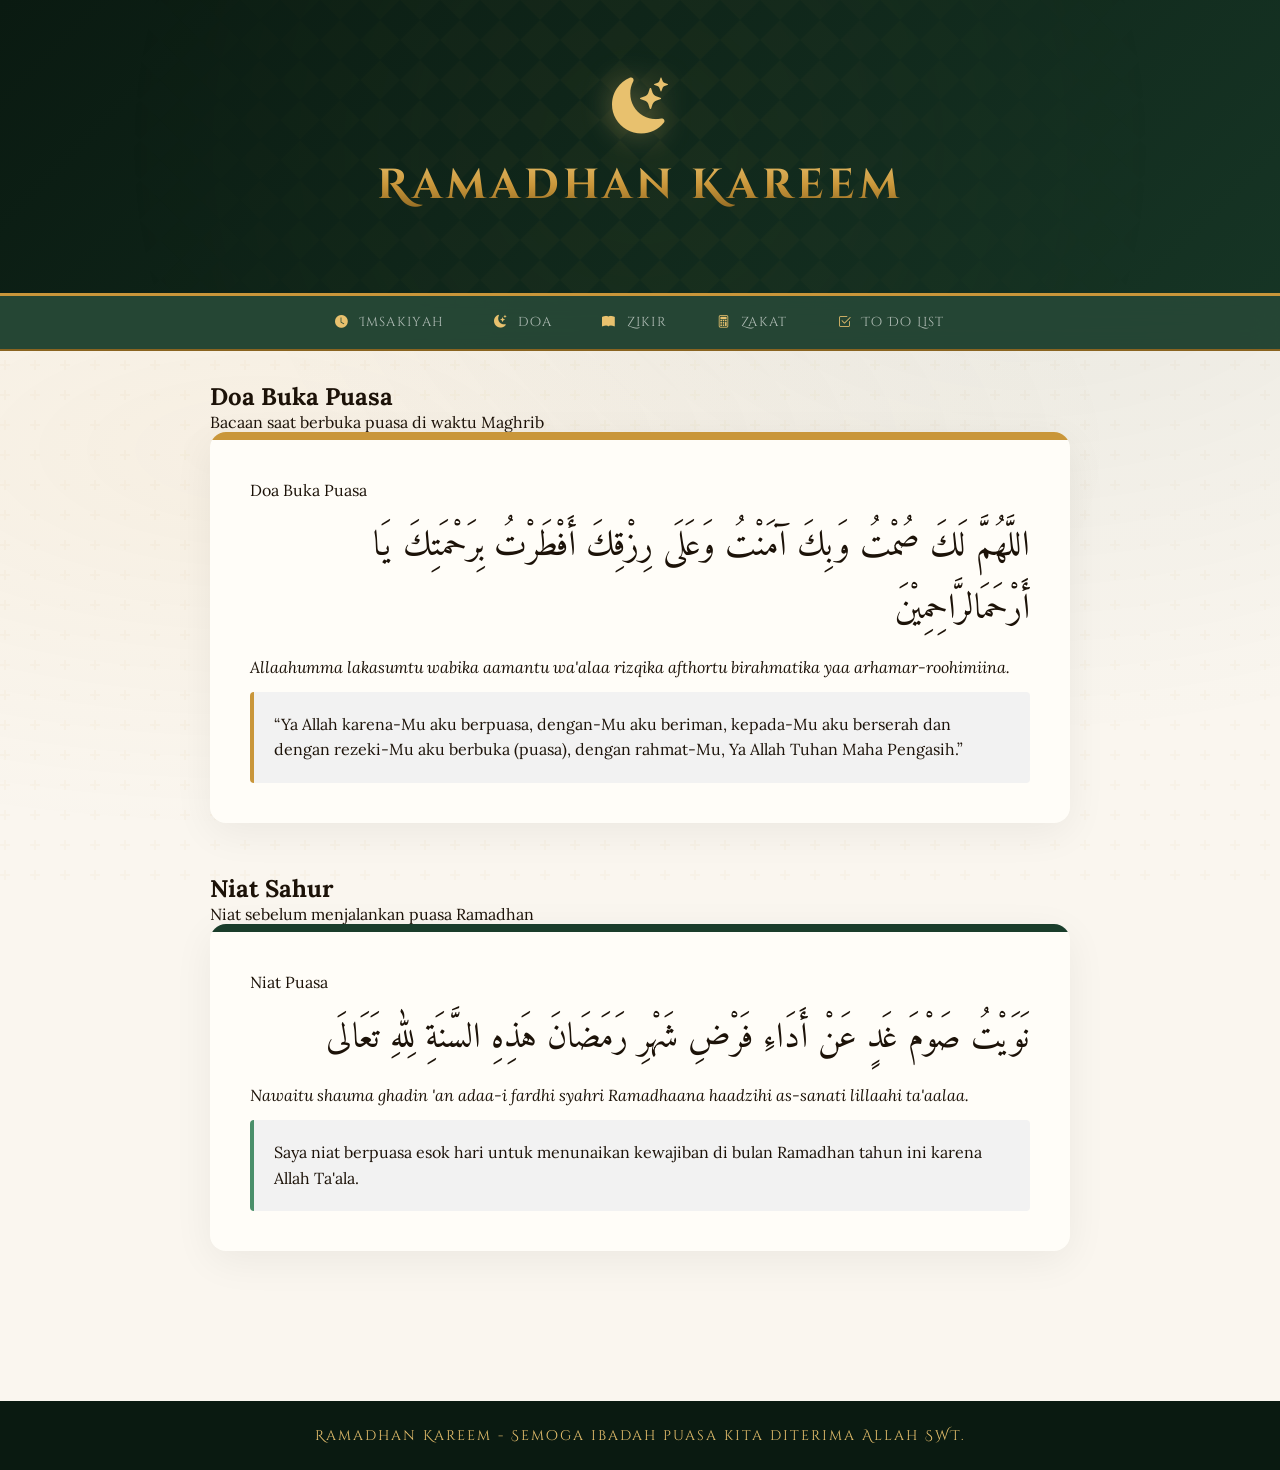
==== doa.html @ 875267df "added imsakiyah feature" ====
<!DOCTYPE html>
<html lang="id">
<head>
  <meta charset="UTF-8" />
  <meta name="viewport" content="width=device-width, initial-scale=1.0" />
  <title>Ramadhan Kareem</title>
  <link href="https://fonts.googleapis.com/css2?family=Amiri:ital,wght@0,400;0,700;1,400&family=Lora:ital,wght@0,400;0,600;1,400&family=Cinzel+Decorative:wght@400;700&display=swap" rel="stylesheet" /> 
  <link rel="stylesheet" href="https://cdn.jsdelivr.net/npm/bootstrap-icons@1.11.3/font/bootstrap-icons.min.css">
  <link rel="stylesheet" href="index.css">
</head>
<body>

<header>
  <div class="header-ornament">
    <i class="bi bi-moon-stars-fill"></i>
  </div>
  <h1>Ramadhan Kareem</h1>
</header>

<nav class="nav-tabs">
  <a href="index.html" class="tab-link">
      <i class="bi bi-clock-fill"></i> <span>Imsakiyah</span>
  </a> 
  <a href="#doa-ramadhan">
    <i class="bi bi-moon-stars-fill"></i> <span>doa</span>
  </a>
  <a href="zikir.html">
    <i class="bi bi-book-fill"></i> <span>Zikir</span>
  </a>
  <a href="zakat.html">
    <i class="bi bi-calculator"></i> <span>Zakat</span>
  </a>
  <a href="todolist.html" class="tab-link">
      <i class="bi bi-check2-square"></i> <span>To Do List</span>
  </a>    
</nav>

<main>
  <section id="buka" class="content-section">
    <div class="section-header">
      <div class="section-title-block">
        <h2>Doa Buka Puasa</h2>
        <p>Bacaan saat berbuka puasa di waktu Maghrib</p>
      </div>
    </div>

    <div class="doa-grid">
      <article class="doa-card">
        <div class="card-accent"></div>
        <div class="card-body">
          <span class="card-label">Doa Buka Puasa</span>
          <p class="card-arabic">اللَّهُمَّ لَكَ صُمْتُ وَبِكَ آمَنْتُ وَعَلَى رِزْقِكَ أَفْطَرْتُ بِرَحْمَتِكَ يَا أَرْحَمَالرَّاحِمِيْنَ</p>
          <p class="card-latin"><em>Allaahumma lakasumtu wabika aamantu wa'alaa rizqika afthortu birahmatika yaa arhamar-roohimiina.</em></p>
          <p class="card-arti">“Ya Allah karena-Mu aku berpuasa, dengan-Mu aku beriman, kepada-Mu aku berserah dan dengan rezeki-Mu aku berbuka (puasa), dengan rahmat-Mu, Ya Allah Tuhan Maha Pengasih.”</p>
        </div>
      </article>
    </div>
  </section>

  <section id="sahur" class="content-section">
    <div class="section-header">
      <div class="section-title-block">
        <h2>Niat Sahur</h2>
        <p>Niat sebelum menjalankan puasa Ramadhan</p>
      </div>
    </div>

    <div class="doa-grid">
      <article class="doa-card">
        <div class="card-accent"></div>
        <div class="card-body">
          <span class="card-label">Niat Puasa</span>
          <p class="card-arabic">نَوَيْتُ صَوْمَ غَدٍ عَنْ أَدَاءِ فَرْضِ شَهْرِ رَمَضَانَ هَذِهِ السَّنَةِ لِلّٰهِ تَعَالَى</p>
          <p class="card-latin"><em>Nawaitu shauma ghadin 'an adaa-i fardhi syahri Ramadhaana haadzihi as-sanati lillaahi ta'aalaa.</em></p>
          <p class="card-arti">Saya niat berpuasa esok hari untuk menunaikan kewajiban di bulan Ramadhan tahun ini karena Allah Ta'ala.</p>
        </div>
      </article>
    </div>
  </section>
</main>

<footer>
  <p>Ramadhan Kareem - Semoga ibadah puasa kita diterima Allah SWT.</p>
</footer>

</body>
</html>
---- index.css ----
*, *::before, *::after { 
  box-sizing: border-box; 
  margin: 0; 
  padding: 0; 
}

:root {
  --cream: #faf6ef;
  --gold: #c9963a;
  --gold-light: #e8c16e;
  --gold-dark: #8a6420;
  --green: #1a3d2b;
  --green-mid: #2d6148;
  --green-light: #4a8f6a;
  --white: #fffdf8;
  --text-dark: #1c1208;
  --text-mid: #3d2f10;
}

html { scroll-behavior: smooth; }

body {
  font-family: 'Lora', Georgia, serif;
  background-color: var(--cream);
  color: var(--text-dark);
  min-height: 100vh;
  overflow-x: hidden;
}

body::before {
  content: '';
  position: fixed;
  inset: 0;
  background-image:
    radial-gradient(ellipse at 20% 50%, rgba(201,150,58,0.07) 0%, transparent 60%),
    radial-gradient(ellipse at 80% 20%, rgba(26,61,43,0.08) 0%, transparent 55%),
    url("data:image/svg+xml,%3Csvg width='60' height='60' viewBox='0 0 60 60' xmlns='http://www.w3.org/2000/svg'%3E%3Cg fill='none' fill-rule='evenodd'%3E%3Cg fill='%23c9963a' fill-opacity='0.04'%3E%3Cpath d='M36 34v-4h-2v4h-4v2h4v4h2v-4h4v-2h-4zm0-30V0h-2v4h-4v2h4v4h2V6h4V4h-4zM6 34v-4H4v4H0v2h4v4h2v-4h4v-2H6zM6 4V0H4v4H0v2h4v4h2V6h4V4H6z'/%3E%3C/g%3E%3C/g%3E%3C/svg%3E");
  pointer-events: none;
  z-index: 0;
}

/* ── HEADER ── */
header {
  position: relative;
  background: linear-gradient(-45deg, #0f2318, var(--green), #1a3d2b, #0a1a11);
  background-size: 400% 400%;
  animation: gradientBG 15s ease infinite;
  padding: 70px 20px 80px;
  text-align: center;
  overflow: hidden;
  z-index: 1;
  border-bottom: 3px solid var(--gold);
}

header::before {
  content: '';
  position: absolute;
  inset: 0;
  background-image: url("data:image/svg+xml,%3Csvg width='40' height='40' viewBox='0 0 40 40' xmlns='http://www.w3.org/2000/svg'%3E%3Cpath d='M20 20L0 0h40L20 20zM20 20L0 40h40L20 20z' fill='%23c9963a' fill-opacity='0.05'/%3E%3C/svg%3E");
  mask-image: radial-gradient(circle, black, transparent 80%);
}

.header-ornament {
  font-size: clamp(2.5rem, 8vw, 3.5rem);
  color: var(--gold-light);
  filter: drop-shadow(0 0 15px rgba(232, 193, 110, 0.4));
  margin-bottom: 16px;
  animation: fadeDown 0.8s ease forwards 0.2s;
  opacity: 0;
  display: block;
}

header h1 {
  font-family: 'Cinzel Decorative', serif;
  font-size: clamp(1.5rem, 4vw, 2.6rem);
  background: linear-gradient(to bottom, var(--gold-light), var(--gold), var(--gold-dark));
  -webkit-background-clip: text;
  background-clip: text;
  -webkit-text-fill-color: transparent;
  letter-spacing: 0.1em;
  font-weight: 700;
  animation: fadeDown 0.8s ease forwards 0.4s;
  opacity: 0;
}

/* ── NAVIGATION ── */
.nav-tabs {
  position: sticky;
  top: 0;
  z-index: 100;
  display: flex;
  justify-content: center;
  background: rgba(26, 61, 43, 0.95);
  backdrop-filter: blur(12px);
  -webkit-backdrop-filter: blur(12px);
  border-bottom: 2px solid var(--gold-dark);
}

.nav-tabs a {
  display: flex;
  align-items: center;
  gap: 10px;
  padding: 18px 25px;
  color: rgba(255, 255, 255, 0.65);
  text-decoration: none;
  font-family: 'Cinzel Decorative', serif;
  font-size: 0.8rem;
  letter-spacing: 0.1em;
  transition: all 0.3s ease;
  white-space: nowrap;
}

.nav-tabs a i { color: var(--gold-light); }

.nav-tabs a:hover {
  color: #fff;
  background: rgba(255, 255, 255, 0.05);
}

/* ── DOA ── */
#doa-ramadhan {
  display: block; 
  animation: fadeUp 0.5s ease;
}

#doa-ramadhan:target {
  display: block; 
}

.content-section {
  margin-bottom: 50px; 
}

main {
  position: relative;
  z-index: 1;
  max-width: 960px;
  margin: 0 auto;
  padding: 60px 20px 80px;
}

.doa-grid { display: grid; grid-template-columns: 1fr; gap: 30px; }

article.doa-card {
  position: relative;
  background: var(--white);
  border-radius: 16px;
  overflow: hidden;
  box-shadow: 0 10px 40px rgba(0,0,0,0.06);
  display: flex;
  flex-direction: row;
  min-height: 250px;
  padding-top: 8px;
}

.card-accent {
  position: absolute;
  top: 0; left: 0; right: 0;
  height: 8px;
  background: var(--gold);
}

.card-body {
  padding: 40px;
  width: 100%;
  display: flex;
  flex-direction: column;
  gap: 15px;
}

.card-arabic {
  font-family: 'Amiri', serif;
  font-size: 2.2rem;
  line-height: 1.8;
  text-align: right;
  direction: rtl;
  color: var(--text-dark);
}

.card-arti {
  background-color: #f2f2f2;
  border-left: 4px solid var(--gold);
  padding: 20px;
  border-radius: 4px;
  font-size: 1rem;
  line-height: 1.6;
}

#sahur .card-accent { background: var(--green); }
#sahur .card-arti { border-color: var(--green-light); }

/* ── ZIKIR ── */
.zikir-section {
    display: flex;
    justify-content: center;
    align-items: center;
    min-height: 80vh; 
    padding: 20px;
}

.counter-container {
    background: rgba(255, 253, 248, 0.9);
    backdrop-filter: blur(10px);
    padding: 40px;
    border-radius: 30px;
    box-shadow: 0 20px 40px rgba(0,0,0,0.1);
    text-align: center;
    width: 100%;
    max-width: 400px; 
    border: 1px solid var(--gold-light);
    display: flex;
    flex-direction: column;
    align-items: center; 
}

.target-selector {
    display: flex;
    align-items: center;
    gap: 10px;
    margin-bottom: 20px;
}

.btn-target {
    padding: 6px 15px;
    border: 1px solid var(--gold-light);
    background: white;
    color: var(--text-mid);
    border-radius: 20px;
    cursor: pointer;
    transition: all 0.3s ease;
    font-size: 0.85rem;
}

.btn-target.active {
    background: var(--green);
    color: white;
    border-color: var(--green);
    transform: scale(1.05);
}

.counter-display {
    margin: 15px 0;
    min-height: 120px; 
    display: flex;
    align-items: center;
    justify-content: center;
}

#zikir-count {
    font-size: 6.5rem;
    font-weight: bold;
    color: var(--green);
    font-family: 'Cinzel Decorative', serif;
    text-shadow: 2px 2px 0px var(--gold-light);
    transition: transform 0.1s ease;
}

.target-label {
    font-size: 0.9rem;
    color: #666;
    margin-bottom: 10px;
}

.zikir-controls {
    width: 100%;
    display: flex;
    flex-direction: column;
    gap: 12px;
}

.btn-zikir.tambah {
    width: 100%;
    padding: 18px;
    font-size: 1.2rem;
    background: linear-gradient(135deg, var(--green), var(--green-mid));
    color: white;
    border: none;
    border-radius: 15px;
    font-family: 'Cinzel Decorative', serif;
    font-weight: bold;
    cursor: pointer;
    box-shadow: 0 10px 20px rgba(26, 61, 43, 0.2);
    transition: all 0.3s ease;
}

.btn-zikir.tambah:hover {
    transform: translateY(-3px);
    box-shadow: 0 15px 25px rgba(26, 61, 43, 0.3);
}

.btn-zikir.tambah:active {
    transform: scale(0.95);
}

.btn-zikir.reset {
    background: transparent;
    color: #888;
    font-size: 0.9rem;
    padding: 5px;
    text-decoration: underline;
    border: none;
    cursor: pointer;
}

.btn-zikir.reset:hover {
    color: var(--text-dark);
}

.notification {
    margin-top: 15px;
    min-height: 40px;
}

.badge-notif {
    background: linear-gradient(135deg, var(--gold-light), var(--gold));
    color: var(--green);
    padding: 10px 20px;
    border-radius: 20px;
    font-weight: bold;
    font-size: 0.85rem;
    animation: bounceIn 0.6s cubic-bezier(0.68, -0.55, 0.265, 1.55);
}

@keyframes bounceIn {
    0% { transform: scale(0); opacity: 0; }
    100% { transform: scale(1); opacity: 1; }
}

/* ── FOOTER ── */
footer {
  background: #0a1a11;
  padding: 25px 20px;
  color: #fff;
  text-align: center;
}

footer p {
  font-family: 'Cinzel Decorative', serif;
  color: var(--gold-light);
  letter-spacing: 2px;
  font-size: 0.9rem;
}

/* ── ANIMATIONS ── */
@keyframes gradientBG {
  0% { background-position: 0% 50%; }
  50% { background-position: 100% 50%; }
  100% { background-position: 0% 50%; }
}

@keyframes fadeDown {
  from { opacity: 0; transform: translateY(-18px); }
  to { opacity: 1; transform: translateY(0); }
}

@keyframes fadeUp {
  from { opacity: 0; transform: translateY(20px); }
  to { opacity: 1; transform: translateY(0); }
}

@media (max-width: 768px) {
  article.doa-card { flex-direction: column; }
  .card-arabic { font-size: 1.8rem; }
  .nav-tabs a { padding: 15px; font-size: 0.7rem; }
}

/* ZAKAT */
.zakat-card {
  background: rgba(255, 255, 255, 0.95); /* Efek semi-transparan [cite: 39] */
  backdrop-filter: blur(10px);
  padding: 2.5rem;
  border-radius: 24px;
  box-shadow: 0 20px 50px rgba(0,0,0,0.1);
  border: 1px solid var(--gold-light);
  max-width: 550px;
  margin: 0 auto;
  animation: fadeUp 0.8s ease; /* Efek muncul dari bawah [cite: 37] */
}

.zakat-card h2 {
  font-family: 'Cinzel Decorative', serif;
  color: var(--green);
  text-align: center;
  margin-bottom: 2rem;
  font-size: 1.8rem;
  border-bottom: 2px solid var(--gold-light);
  padding-bottom: 10px;
}

.form-input {
  margin-bottom: 1.8rem;
  position: relative;
}

label {
  display: block;
  font-weight: 600;
  margin-bottom: 0.6rem;
  color: var(--text-dark);
  font-size: 0.95rem;
}

input, select {
  width: 100%;
  padding: 1rem;
  border: 2px solid #eee;
  border-radius: 12px;
  font-size: 1rem;
  font-family: 'Lora', serif;
  transition: all 0.3s ease;
  background-color: #fcfcfc;
}

input:focus, select:focus {
  outline: none;
  border-color: var(--gold);
  background-color: white;
  box-shadow: 0 0 10px rgba(201, 150, 58, 0.15);
}

.zakat-controls {
  display: flex;
  justify-content: space-between;
  align-items: center;
  gap: 20px;
  margin-top: 20px;
  width: 100%;
}

button#btn-hitung {
  width: 50%;
  flex: 2;
  padding: 1rem;
  background: linear-gradient(135deg, var(--green), #24523a);
  color: var(--gold-light);
  border: none;
  border-radius: 12px;
  font-family: 'Cinzel Decorative', serif;
  font-weight: bold;
  cursor: pointer;
  box-shadow: 0 5px 15px rgba(26, 61, 43, 0.2);
  transition: all 0.3s ease;
}

#btn-reset-zakat {
  width: 49%;
  flex: 1;
  padding: 1rem;
  background: #eeb53a;
  color: #000000;
  border: none;
  border-radius: 12px;
  font-family: 'Cinzel Decorative', serif;
  font-weight: bold;
  cursor: pointer;
  transition: all 0.3s ease;
}

#btn-reset-zakat:hover {
  transform: translateY(-2px);
  filter: brightness(1.1);
}

button#btn-hitung:hover {
  transform: translateY(-2px);
  filter: brightness(1.1);
}

button#btn-hitung:active {
  transform: scale(0.98);
}

.result-box {
  margin-top: 2.5rem;
  padding: 2rem;
  background: linear-gradient(to bottom right, #fdfbf7, #f0f7f4);
  border: none;
  border-left: 5px solid var(--gold);
  border-radius: 16px;
  box-shadow: inset 0 0 15px rgba(0,0,0,0.02);
  animation: bounceIn 0.6s ease;
}

.result-box h3 {
  font-family: 'Cinzel Decorative', serif;
  font-size: 1.1rem;
  color: var(--green);
  margin-bottom: 1.5rem;
  text-align: center;
  text-transform: uppercase;
  letter-spacing: 2px;
}

.result {
  display: flex;
  justify-content: space-between;
  margin-bottom: 1rem;
  font-size: 0.95rem;
  color: var(--text-mid);
  padding-bottom: 5px;
  border-bottom: 1px solid rgba(0,0,0,0.03);
}

.result strong {
  color: var(--text-dark);
}

.zakat-amount {
  margin-top: 1.5rem;
  padding: 1.2rem;
  background: var(--green);
  border-radius: 12px;
  color: var(--gold-light) !important;
  border: none;
}

.zakat-amount span {
  font-weight: bold;
}

.zakat-amount strong {
  color: white;
  font-size: 1.4rem;
  text-shadow: 0 2px 4px rgba(0,0,0,0.2);
}

@media (max-width: 600px) {
  .zakat-card {
    margin: 10px;
  }
    
  #btn-hitung {
    padding: 1rem;
    font-size: 1rem;
  }

  #res-zakat {
    font-size: 1.2rem;
  }
}

/* TO DO LIST */
.nav-item-dropdown {
  display: flex;
  flex-direction: column;
  align-items: center;
  gap: 5px;
  padding: 15px 25px;
  color: rgba(255, 255, 255, 0.65);
  text-decoration: none;
  font-family: 'Cinzel Decorative', serif;
  font-size: 0.8rem;
  letter-spacing: 0.1em;
  background: none;
  border: none;
  border-bottom: 2px solid transparent;
  cursor: pointer;
  transition: all 0.3s ease;
  white-space: nowrap;
}

.nav-item-dropdown i {
    color: var(--gold-light);
}

.nav-item-dropdown.active {
  color: #fff;
  border-bottom: 2px solid var(--gold-dark);
}

.nav-item-dropdown:hover {
  color: #fff;
  background: rgba(255, 255, 255, 0.05);
}

/* Container Dropdown */
.dropdown {
  position: relative;
  display: inline-block;
}

.dropdown-content {
  display: none;
  position: absolute;
  background: rgba(26, 61, 43, 0.98);
  min-width: 160px;
  box-shadow: 0 10px 25px rgba(0,0,0,0.3);
  z-index: 1000;
  border: 1px solid var(--gold-dark);
  border-radius: 8px;
  top: 100%;
}

.dropdown-content button {
  width: 100%;
  padding: 12px 15px;
  background: none;
  border: none;
  color: var(--white);
  text-align: left;
  font-family: 'Lora', serif;
  cursor: pointer;
  transition: 0.3s;
}

.dropdown-content button:hover {
  background: rgba(201, 150, 58, 0.2);
  color: var(--gold-light);
}

.dropdown:hover .dropdown-content {
  display: block;
  animation: fadeUp 0.3s ease;
}

.dropdown-item:first-child { border-radius: 8px 8px 0 0; }
.dropdown-item:last-child { border-radius: 0 0 8px 8px; }

@media (max-width: 768px) {
  .dropdown-content {
    position: fixed;
    left: 0;
    right: 0;
    transform: none;
    width: 100%;
    border-radius: 0;
  }
}

.overall-bar {
  position: relative; z-index: 10;
  background: var(--white);
  padding: 16px 20px;
  box-shadow: 0 2px 12px rgba(26,61,43,0.06);
}
.overall-inner {
  max-width: 700px; margin: 0 auto;
  display: flex; align-items: center; gap: 16px; flex-wrap: wrap;
}
.overall-label { font-size: .8rem; color: #888; white-space: nowrap; }
.bar-track { flex: 1; height: 8px; background: #eee; border-radius: 99px; overflow: hidden; min-width: 100px; }
.bar-fill {
  height: 100%; border-radius: 99px;
  background: linear-gradient(90deg, var(--gold-dark), var(--gold-light));
  transition: width .6s ease;
}
.overall-pct {
  font-size: 1.1rem; font-weight: 700; color: var(--gold-dark); min-width: 48px; text-align: right;
}
.motivasi-badge {
  padding: 4px 14px; border-radius: 99px; font-size: .75rem;
  background: rgba(26,61,43,0.1); color: var(--green); border: 1px solid rgba(26,61,43,0.2);
}

main {
  position: relative;
  z-index: 1;
  max-width: 900px;
  margin: 0 auto;
  padding: 30px 20px 100px;
}

.card {
  background: rgba(255, 253, 248, 0.9);
  backdrop-filter: blur(10px);
  -webkit-backdrop-filter: blur(10px);
  border: 1px solid rgba(201, 150, 58, 0.25);
  border-radius: 24px;
  padding: 30px;
  margin-bottom: 30px;
  box-shadow: 0 10px 30px rgba(26, 61, 43, 0.05), 0 1px 2px rgba(201, 150, 58, 0.1);
  transition: transform 0.3s ease, box-shadow 0.3s ease;
}

.card:hover {
  transform: translateY(-5px);
  box-shadow: 0 15px 45px rgba(26, 61, 43, 0.1);
  border-color: var(--gold);
}

.section-title {
  display: flex;
  align-items: center;
  gap: 15px;
  margin-bottom: 25px;
  font-weight: 700;
  color: var(--green);
  font-size: 1.5rem;
  font-family: 'Cinzel Decorative', serif;
  border-left: 5px solid var(--gold);
  padding-left: 15px;
}

.icon-circle {
  width: 48px;
  height: 48px;
  border-radius: 14px;
  display: flex;
  align-items: center;
  justify-content: center;
  background: linear-gradient(135deg, var(--green), var(--green-mid));
  color: white;
  font-size: 1.2rem;
  box-shadow: 0 4px 15px rgba(26, 61, 43, 0.2);
}

/* SHALAT */
.shalat-item {
  display: flex;
  align-items: center;
  gap: 18px;
  padding: 18px 24px;
  background: var(--white);
  border: 1px solid #f0e6d2;
  border-radius: 18px;
  cursor: pointer;
  transition: all 0.3s cubic-bezier(0.4, 0, 0.2, 1);
  margin-bottom: 12px;
}

.shalat-item:hover {
  background: #fff;
  border-color: var(--gold-light);
  transform: scale(1.02);
}

.shalat-item.checked {
  background: linear-gradient(to right, rgba(74, 143, 106, 0.1), transparent);
  border-color: var(--green-light);
}

.check-box {
  width: 28px;
  height: 28px;
  border: 2.5px solid #d4c4a8;
  border-radius: 50%;
  display: flex;
  align-items: center;
  justify-content: center;
  color: transparent;
  transition: 0.3s;
  font-size: 0.9rem;
}

.shalat-item.checked .check-box {
  background: var(--green-mid);
  border-color: var(--green-mid);
  color: white;
  box-shadow: 0 0 10px rgba(45, 97, 72, 0.3);
}

.shalat-name { font-weight: 600; color: var(--text-dark); flex: 1; }

.input-field {
  width: 100%;
  padding: 14px 18px;
  background: #ffffff;
  border: 2px solid #eeebe3;
  border-radius: 15px;
  font-size: 1rem;
  color: var(--text-dark);
  transition: 0.3s;
}

.input-field:focus {
  outline: none;
  border-color: var(--gold);
  box-shadow: 0 0 0 4px rgba(201, 150, 58, 0.1);
}

.input-label {
  cursor: default;
  font-size: 0.85rem;
  font-weight: 600;
  color: var(--green-mid);
  margin-bottom: 8px;
  display: block;
}

/* PUASA */
.calendar-grid {
  display: grid;
  grid-template-columns: repeat(7, 1fr);
  gap: 10px;
}

.cal-day {
  aspect-ratio: 1;
  display: flex;
  flex-direction: column;
  align-items: center;
  justify-content: center;
  background: white;
  border: 1px solid #eee;
  border-radius: 12px;
  font-weight: 600;
  transition: 0.3s;
  cursor: pointer;
}

.cal-day:hover:not(.future) {
  border-color: var(--gold);
  background: var(--cream);
}

.cal-day.done {
  background-color: var(--gold-light);
  color: var(--gold-dark);
  border-color: var(--gold-dark);
  font-size: 1.2rem;
}

.cal-day.today {
  border: 2px solid var(--gold-dark);
  font-weight: bold;
}

.mini-track {
  height: 12px;
  background: #ede9e0;
  border-radius: 20px;
  margin: 15px 0;
}

.mini-fill {
  height: 100%;
  border-radius: 20px;
  background: linear-gradient(90deg, var(--green-mid), var(--green-light));
  transition: width 0.8s cubic-bezier(0.17, 0.67, 0.83, 0.67);
}

.gold-fill {
  background: linear-gradient(90deg, var(--gold-dark), var(--gold-light));
}

.btn {
  padding: 14px 28px;
  border-radius: 15px;
  font-weight: 700;
  letter-spacing: 0.05em;
  cursor: pointer;
  transition: all 0.3s;
  border: none;
  font-family: 'Lora', serif;
}

.btn-gold {
  background: linear-gradient(135deg, var(--gold), var(--gold-dark));
  color: white;
  box-shadow: 0 4px 15px rgba(138, 100, 32, 0.3);
}

.btn-gold:hover {
  transform: translateY(-2px);
  box-shadow: 0 6px 20px rgba(138, 100, 32, 0.4);
  filter: brightness(1.1);
}

.status-text {
  padding: 12px 20px;
  border-radius: 12px;
  font-size: 0.9rem;
  font-weight: 600;
  text-align: center;
  margin: 15px 0;
}

.status-warn { background: #fff8e6; color: #856404; border: 1px solid #ffeeba; }
.status-mid { background: #e7f3ed; color: #155724; border: 1px solid #d4edda; }
.status-good { background: #f0f9ff; color: #004085; border: 1px solid #b8daff; }

/* IMSAKIYAH */
.imsakiyah-page {
  background: #fdfaf4;
}

.selector-card {
  margin-bottom: 20px;
  padding: 20px;
  border-top: 3px solid var(--gold-dark);
}

.table-responsive {
  overflow-x: auto;
  border-radius: 12px;
  background: white;
  box-shadow: 0 4px 15px rgba(0,0,0,0.05);
}

.selection-row {
  display: flex;
  gap: 20px;
  align-items: flex-start;
}

.flex-1 {
  flex: 1;
}

.input-field, 
#citySelect, 
.suggestion-item,
.tab-link {
  cursor: pointer;
}

#citySelect:hover {
  border-color: var(--gold-dark);
  background-color: #fffdf8;
}

.suggestion-item {
  cursor: pointer;
  transition: background 0.2s;
}

.suggestion-item:hover {
  background-color: rgba(201, 150, 58, 0.1);
}

@media (max-width: 600px) {
  .selection-row {
    flex-direction: column;
    gap: 15px;
  }
}

.search-results {
  position: absolute;
  width: 100%;
  top: 100%;
  left: 0;
  background: white;
  border: 1px solid var(--gold-light);
  border-radius: 0 0 8px 8px;
  z-index: 1000;
  max-height: 200px;
  overflow-y: auto;
  box-shadow: 0 8px 16px rgba(0,0,0,0.1);
}

table {
  width: 100%;
  border-collapse: collapse;
  font-family: 'Lora', serif;
}

thead {
  background: var(--gold-dark);
  color: white;
}

th {
  padding: 15px;
  font-size: 0.9rem;
  text-transform: uppercase;
  letter-spacing: 1px;
}

td {
  padding: 12px;
  border-bottom: 1px solid #eee;
  text-align: center;
  color: #444;
}

.today-highlight {
  background-color: rgba(201, 150, 58, 0.15) !important;
  border-left: 5px solid var(--gold-dark);
}

.today-highlight td {
  font-weight: 700;
  color: var(--gold-dark);
}

.loading-spinner {
  text-align: center;
  padding: 40px;
  color: var(--gold-dark);
}

.spinner {
  width: 40px;
  height: 40px;
  border: 4px solid #f3f3f3;
  border-top: 4px solid var(--gold-dark);
  border-radius: 50%;
  animation: spin 1s linear infinite;
  margin: 0 auto 10px;
}

@keyframes spin { 0% { transform: rotate(0deg); } 100% { transform: rotate(360deg); } }

.d-none { display: none; }

.today-highlight {
  background-color: rgba(201, 150, 58, 0.2) !important;
  border-left: 6px solid #C9963A;
  transform: scale(1.01);
  box-shadow: 0 4px 15px rgba(0,0,0,0.1);
  position: relative;
    z-index: 1;
}

.today-highlight td {
  font-weight: 800;
  color: #8B6E37;
}

.today-highlight td:first-child::after {
  font-size: 0.7rem;
  font-style: italic;
  display: block;
  color: #C9963A;
}
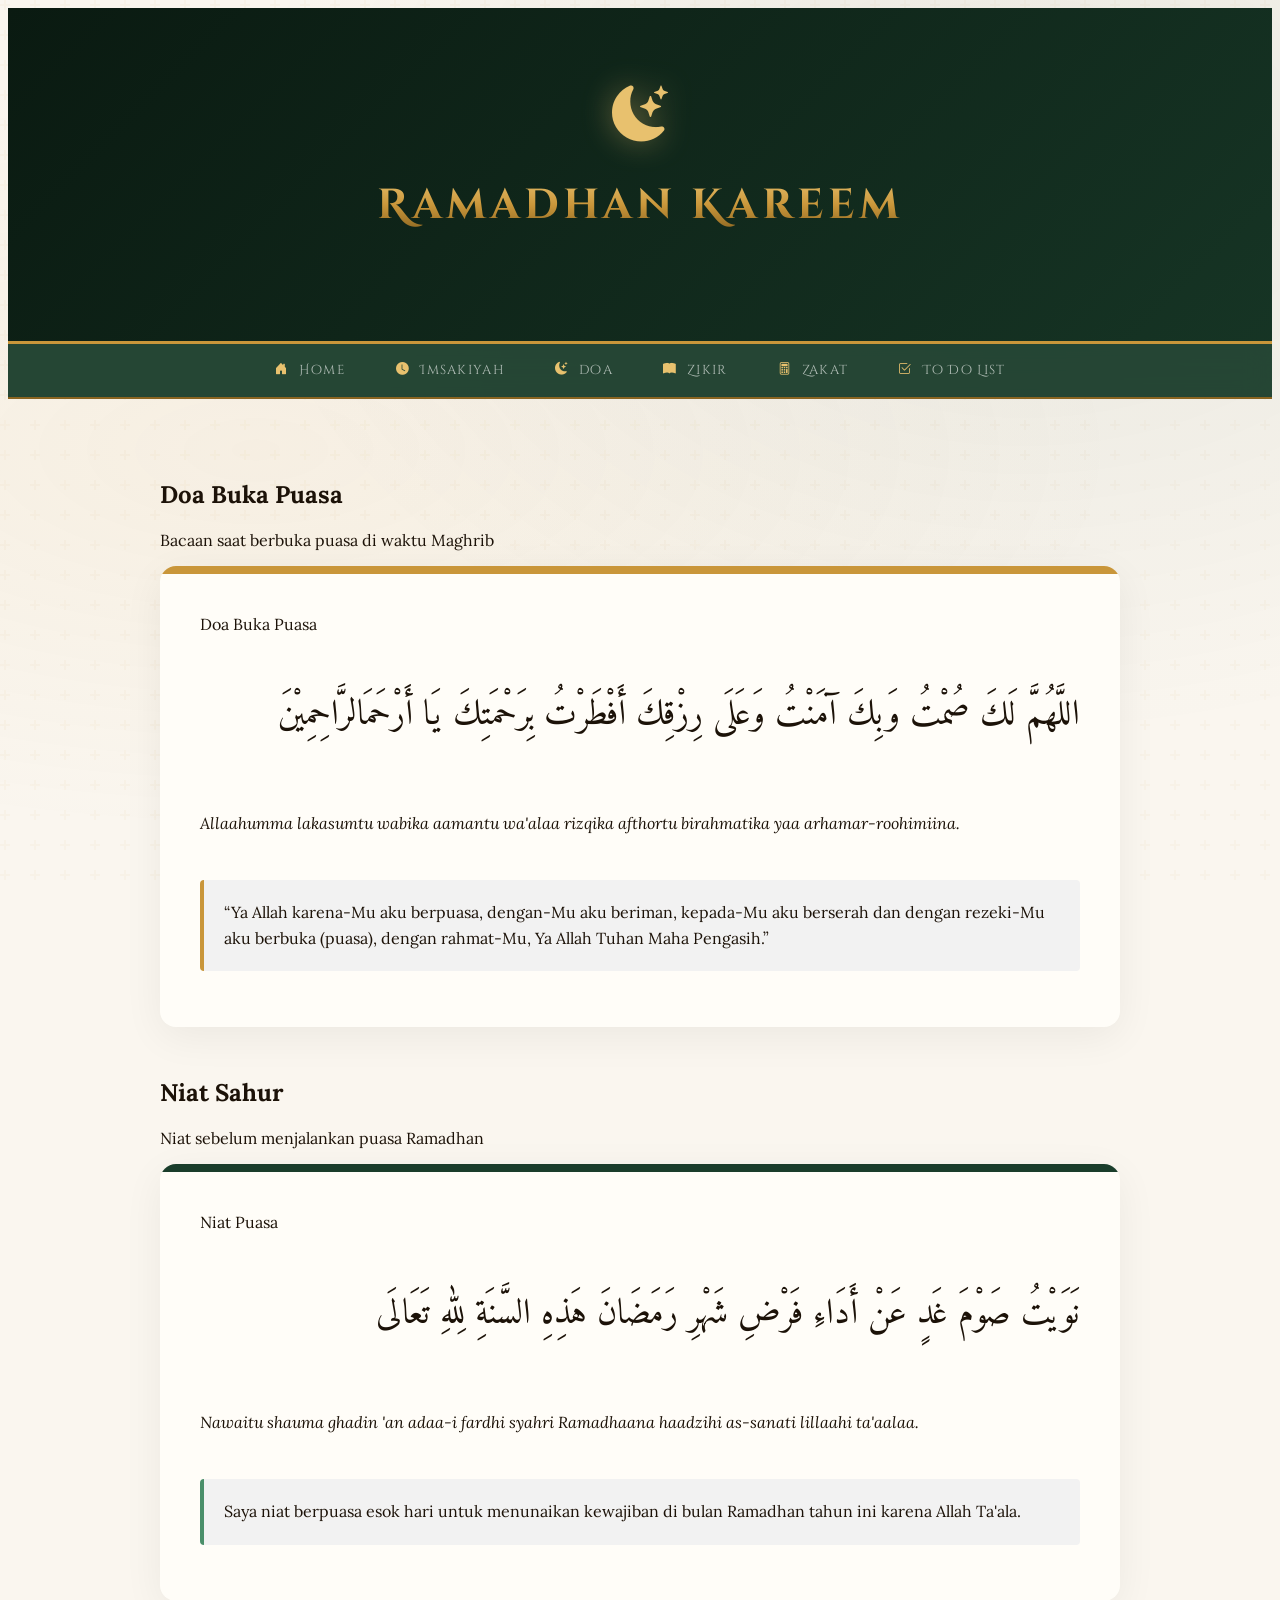
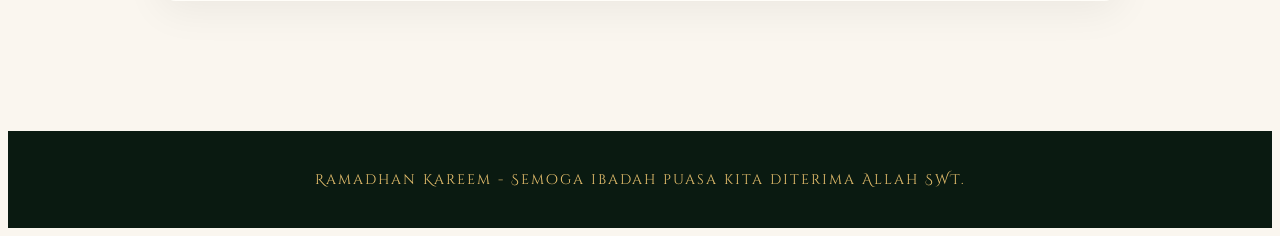
==== commit 00bb52cd: "added landing page and refactor css" ====
--- a/doa.html
+++ b/doa.html
@@ -6,7 +6,7 @@
   <title>Ramadhan Kareem</title>
   <link href="https://fonts.googleapis.com/css2?family=Amiri:ital,wght@0,400;0,700;1,400&family=Lora:ital,wght@0,400;0,600;1,400&family=Cinzel+Decorative:wght@400;700&display=swap" rel="stylesheet" /> 
   <link rel="stylesheet" href="https://cdn.jsdelivr.net/npm/bootstrap-icons@1.11.3/font/bootstrap-icons.min.css">
-  <link rel="stylesheet" href="index.css">
+  <link rel="stylesheet" href="doa.css">
 </head>
 <body>
 
@@ -19,6 +19,9 @@
 
 <nav class="nav-tabs">
   <a href="index.html" class="tab-link">
+      <i class="bi bi-house-door-fill"></i> <span>Home</span>
+  </a> 
+  <a href="jadwal.html" class="tab-link">
       <i class="bi bi-clock-fill"></i> <span>Imsakiyah</span>
   </a> 
   <a href="#doa-ramadhan">
--- a/doa.css
+++ b/doa.css
@@ -0,0 +1,212 @@
+:root {
+  --cream: #faf6ef;
+  --gold: #c9963a;
+  --gold-light: #e8c16e;
+  --gold-dark: #8a6420;
+  --green: #1a3d2b;
+  --green-mid: #2d6148;
+  --green-light: #4a8f6a;
+  --white: #fffdf8;
+  --text-dark: #1c1208;
+  --text-mid: #3d2f10;
+}
+
+html { scroll-behavior: smooth; }
+body {
+  font-family: 'Lora', Georgia, serif;
+  background-color: var(--cream);
+  color: var(--text-dark);
+  min-height: 100vh;
+  overflow-x: hidden;
+}
+
+body::before {
+  content: '';
+  position: fixed;
+  inset: 0;
+  background-image:
+    radial-gradient(ellipse at 20% 50%, rgba(201,150,58,0.07) 0%, transparent 60%),
+    radial-gradient(ellipse at 80% 20%, rgba(26,61,43,0.08) 0%, transparent 55%),
+    url("data:image/svg+xml,%3Csvg width='60' height='60' viewBox='0 0 60 60' xmlns='http://www.w3.org/2000/svg'%3E%3Cg fill='none' fill-rule='evenodd'%3E%3Cg fill='%23c9963a' fill-opacity='0.04'%3E%3Cpath d='M36 34v-4h-2v4h-4v2h4v4h2v-4h4v-2h-4zm0-30V0h-2v4h-4v2h4v4h2V6h4V4h-4zM6 34v-4H4v4H0v2h4v4h2v-4h4v-2H6zM6 4V0H4v4H0v2h4v4h2V6h4V4H6z'/%3E%3C/g%3E%3C/g%3E%3C/svg%3E");
+  pointer-events: none;
+  z-index: 0;
+}
+
+@keyframes fadeDown {
+  from { opacity: 0; transform: translateY(-18px); }
+  to { opacity: 1; transform: translateY(0); }
+}
+
+@keyframes fadeUp {
+  from { opacity: 0; transform: translateY(20px); }
+  to { opacity: 1; transform: translateY(0); }
+}
+
+@media (max-width: 768px) {
+  article.doa-card { flex-direction: column; }
+  .card-arabic { font-size: 1.8rem; }
+  .nav-tabs a { padding: 15px; font-size: 0.7rem; }
+}
+
+/* HEADER */
+header {
+  position: relative;
+  background: linear-gradient(-45deg, #0f2318, var(--green), #1a3d2b, #0a1a11);
+  background-size: 400% 400%;
+  animation: gradientBG 15s ease infinite;
+  padding: 70px 20px 80px;
+  text-align: center;
+  overflow: hidden;
+  z-index: 1;
+  border-bottom: 3px solid var(--gold);
+}
+
+header::before {
+  content: '';
+  position: absolute;
+  inset: 0;
+  mask-image: radial-gradient(circle, black, transparent 80%);
+}
+
+.header-ornament {
+  font-size: clamp(2.5rem, 8vw, 3.5rem);
+  color: var(--gold-light);
+  filter: drop-shadow(0 0 15px rgba(232, 193, 110, 0.4));
+  margin-bottom: 16px;
+  animation: fadeDown 0.8s ease forwards 0.2s;
+  display: block;
+}
+
+header h1 {
+  font-family: 'Cinzel Decorative', serif;
+  font-size: clamp(1.5rem, 4vw, 2.6rem);
+  background: linear-gradient(to bottom, var(--gold-light), var(--gold), var(--gold-dark));
+  -webkit-background-clip: text;
+  background-clip: text;
+  -webkit-text-fill-color: transparent;
+  letter-spacing: 0.1em;
+  font-weight: 700;
+  animation: fadeDown 0.8s ease forwards 0.4s;
+  opacity: 0;
+}
+
+/* NAVIGATION */
+.nav-tabs {
+  position: sticky;
+  top: 0;
+  z-index: 100;
+  display: flex;
+  justify-content: center;
+  background: rgba(26, 61, 43, 0.95);
+  backdrop-filter: blur(12px);
+  -webkit-backdrop-filter: blur(12px);
+  border-bottom: 2px solid var(--gold-dark);
+}
+
+.nav-tabs a {
+  display: flex;
+  align-items: center;
+  gap: 10px;
+  padding: 18px 25px;
+  color: rgba(255, 255, 255, 0.65);
+  text-decoration: none;
+  font-family: 'Cinzel Decorative', serif;
+  font-size: 0.8rem;
+  letter-spacing: 0.1em;
+  transition: all 0.3s ease;
+  white-space: nowrap;
+}
+
+.nav-tabs a i { color: var(--gold-light); }
+
+.nav-tabs a:hover {
+  color: #fff;
+  background: rgba(255, 255, 255, 0.05);
+}
+
+/* DOA */
+#doa-ramadhan {
+  display: block;
+  animation: fadeUp 0.5s ease;
+}
+
+#doa-ramadhan:target {
+  display: block;
+}
+.content-section {
+  margin-bottom: 50px;
+}
+
+main {
+  position: relative;
+  z-index: 1;
+  max-width: 960px;
+  margin: 0 auto;
+  padding: 60px 20px 80px;
+}
+
+.doa-grid { display: grid; grid-template-columns: 1fr; gap: 30px; }
+
+article.doa-card {
+  position: relative;
+  background: var(--white);
+  border-radius: 16px;
+  overflow: hidden;
+  box-shadow: 0 10px 40px rgba(0,0,0,0.06);
+  display: flex;
+  flex-direction: row;
+  min-height: 250px;
+  padding-top: 8px;
+}
+
+.card-accent {
+  position: absolute;
+  top: 0; left: 0; right: 0;
+  height: 8px;
+  background: var(--gold);
+}
+
+.card-body {
+
+  padding: 40px;
+  width: 100%;
+  display: flex;
+  flex-direction: column;
+  gap: 15px;
+}
+
+.card-arabic {
+  font-family: 'Amiri', serif;
+  font-size: 2.2rem;
+  line-height: 1.8;
+  text-align: right;
+  direction: rtl;
+  color: var(--text-dark);
+}
+
+.card-arti {
+  background-color: #f2f2f2;
+  border-left: 4px solid var(--gold);
+  padding: 20px;
+  border-radius: 4px;
+  font-size: 1rem;
+  line-height: 1.6;
+}
+
+#sahur .card-accent { background: var(--green); }
+#sahur .card-arti { border-color: var(--green-light); }
+
+/* FOOTER */
+footer {
+  background: #0a1a11;
+  padding: 25px 20px;
+  color: #fff;
+  text-align: center;
+}
+
+footer p {
+  font-family: 'Cinzel Decorative', serif;
+  color: var(--gold-light);
+  letter-spacing: 2px;
+  font-size: 0.9rem;
+}
